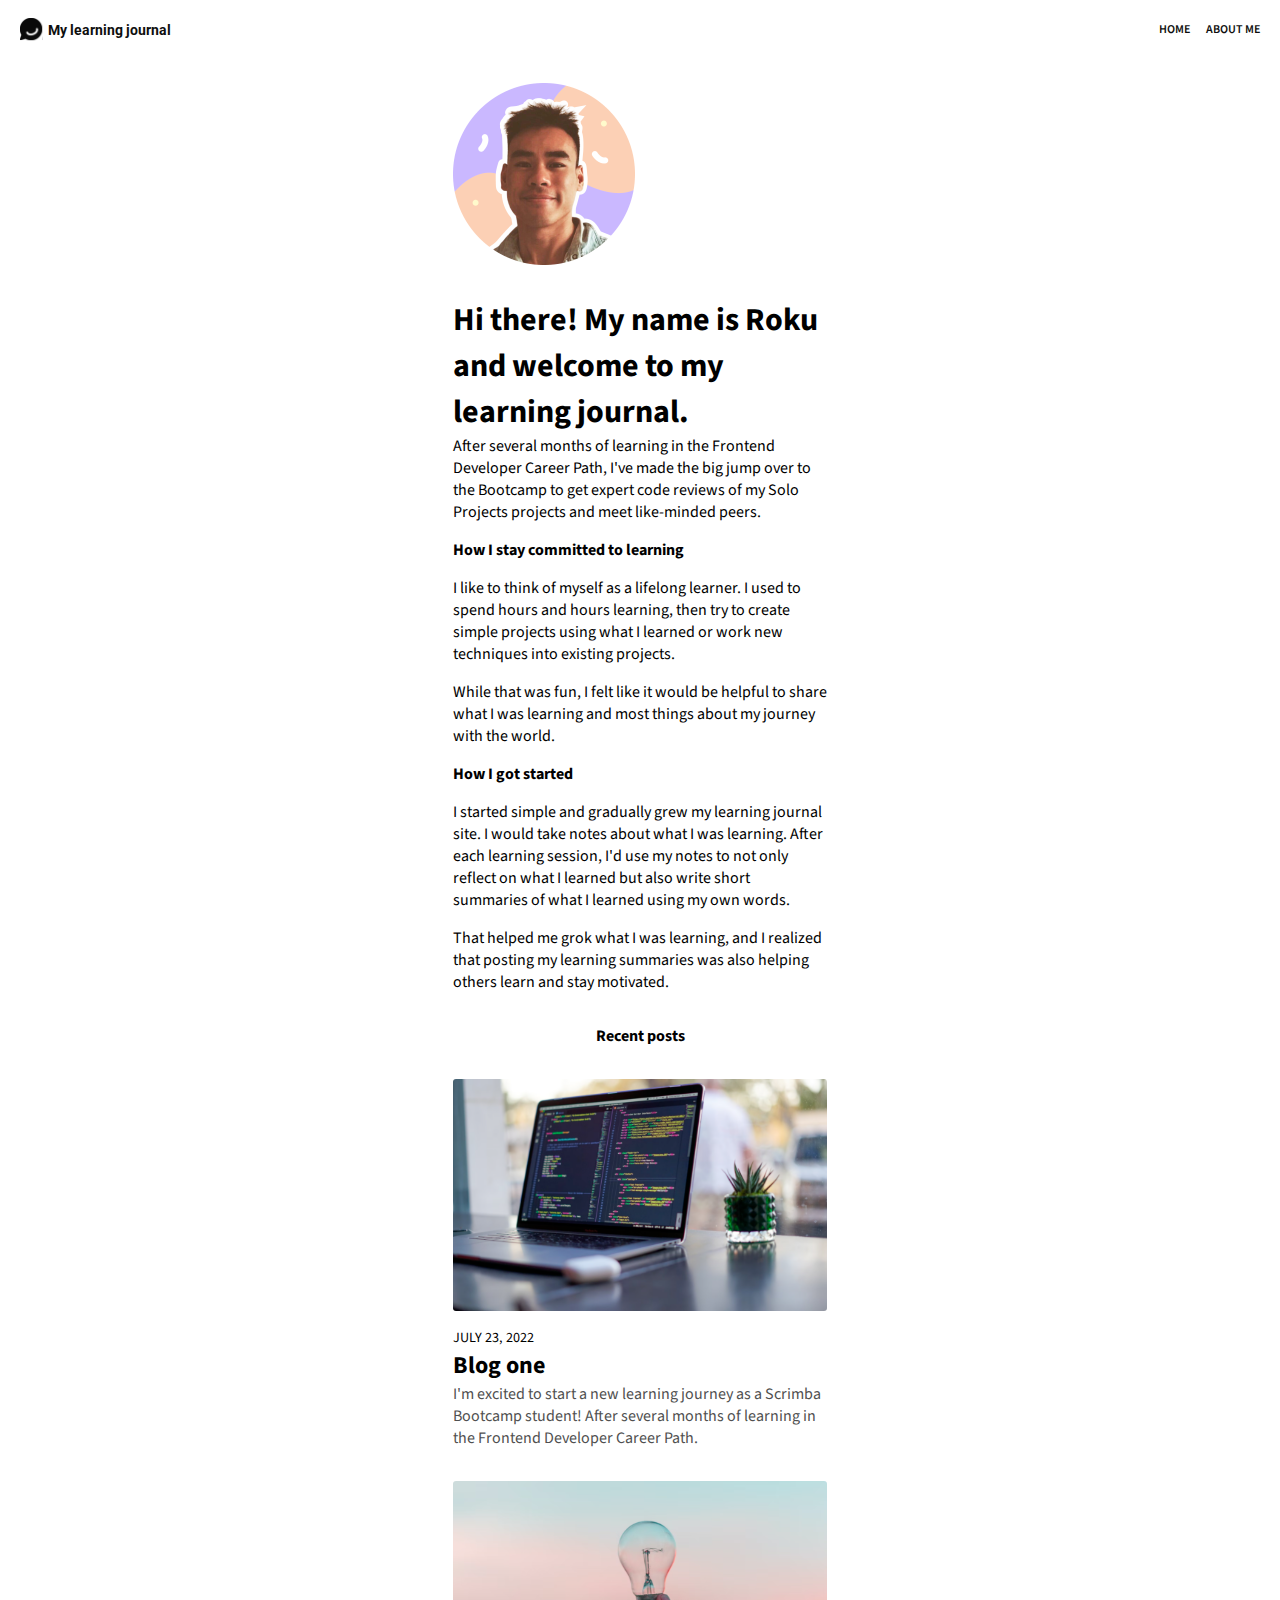
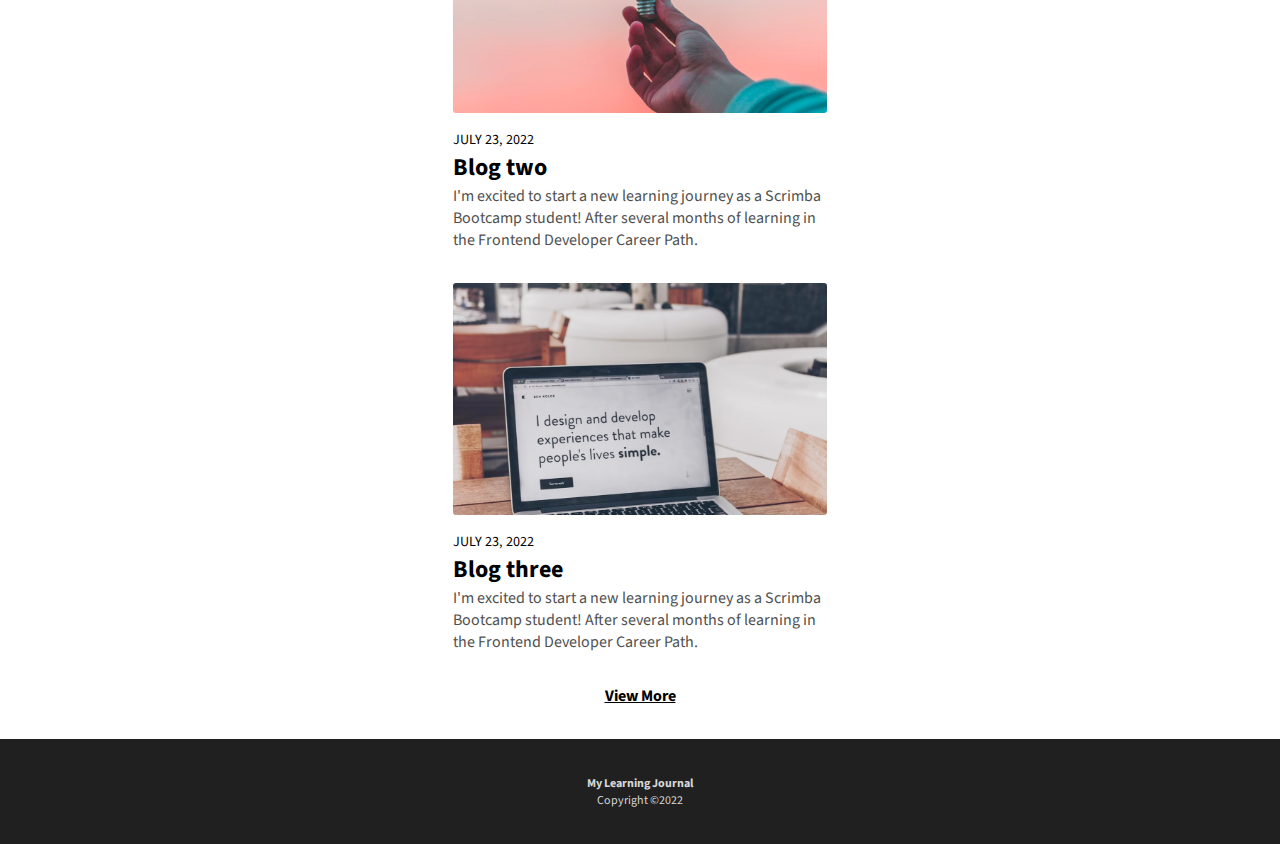
==== aboutme.html @ b9268676 "aboutme page added" ====
<html>
    <head>
        <title>My Learning Journal</title>
        <link rel="stylesheet" href="css/style.css">
        <meta name="viewport" content="width=device-width, initial-scale=1">
        <link rel="preconnect" href="https://fonts.googleapis.com">
        <link rel="preconnect" href="https://fonts.gstatic.com" crossorigin>
        <link href="https://fonts.googleapis.com/css2?family=Roboto:ital,wght@0,100;0,300;0,400;0,500;0,700;0,900;1,100;1,300;1,400;1,500;1,700;1,900&display=swap" rel="stylesheet">
        <link rel="preconnect" href="https://fonts.googleapis.com">
        <link rel="preconnect" href="https://fonts.gstatic.com" crossorigin>
        <link href="https://fonts.googleapis.com/css2?family=Source+Sans+3:ital,wght@0,200..900;1,200..900&display=swap" rel="stylesheet">
    </head>
    <body>
        <header>
            <nav class="nav-bar">
                <div class="logo">
                    <img src="./images/logo.svg" alt="logo of the website">
                    <h1>My learning journal</h1>
                </div>
                <div class="nav-item">
                    <a href="index.html">HOME</a>
                    <a href="aboutme.html">ABOUT ME</a>
                </div>
            </nav>
        </header>
        <main>
            <div class="hero-journal">
                <div class="hero-text journal-page">
                    <img src="images/avatar.svg" class="avatar">
                    <h2>Hi there! My name is Roku and welcome to my learning journal.</h2>
                    <p>After several months of learning in the Frontend Developer Career
                         Path, I've made the big jump over to the Bootcamp to get expert
                          code reviews of my Solo Projects projects and meet like-minded 
                          peers.</p>
                    <h3>How I stay committed to learning</h3>
                    <p>I like to think of myself as a lifelong learner. I used to spend 
                        hours and hours learning, then try to create simple projects using 
                        what I learned or work new techniques into existing projects.</p>
                    <p>While that was fun, I felt like it would be helpful to share what I 
                        was learning and most things about my journey with the world.</p>
                    <h3>How I got started</h3>
                    <p>I started simple and gradually grew my learning journal site. 
                        I would take notes about what I was learning. After each learning
                         session, I'd use my notes to not only reflect on what I learned
                          but also write short summaries of what I learned using my
                           own words.</p>
                    <p>That helped me grok what I was learning, and I realized that 
                        posting my learning summaries was also helping others learn and 
                        stay motivated.</p>
                </div>
                <div class="recent-post">
                    <h3>Recent posts</h3>
                </div>

            </div>
    

            </div>
            <div class="blog">
                <img src="/images/blog1.svg">
                <h2>JULY 23, 2022</h2>
                <h3>Blog one</h3>
                <p>I'm excited to start a new learning journey as a Scrimba Bootcamp student!
                     After several months of learning in the Frontend Developer
                      Career Path.</p>
            </div>
            <div class="blog">
                <img src="/images/blog2.svg">
                <h2>JULY 23, 2022</h2>
                <h3>Blog two</h3>
                <p>I'm excited to start a new learning journey as a Scrimba Bootcamp student!
                     After several months of learning in the Frontend Developer
                      Career Path.</p>
            </div>
            <div class="blog">
                <img src="/images/blog3.svg">
                <h2>JULY 23, 2022</h2>
                <h3>Blog three</h3>
                <p>I'm excited to start a new learning journey as a Scrimba Bootcamp student!
                     After several months of learning in the Frontend Developer
                      Career Path.</p>
            </div>
            <div class="view-more">
                <h3>View More</h3>
            </div>
        </main>
        <footer>
            <div class="footer">
                <h3>My Learning Journal</h3>
                <h4>Copyright ©2022</h4>
            </div>
        </footer>
    </body>
</html>
---- css/style.css ----
html, 
body {
    margin: 0;
    padding: 0;
    font-family: "Source Sans 3", sans-serif;
}
*, *::before, *::after {
    box-sizing: border-box;  
}
.nav-bar{
    display: flex;
    justify-content: space-between;
    margin: 0px 20px;
    height: 59px;
    
}
.nav-item,.logo{
    display: flex;
    flex-direction: row;
    white-space: nowrap;
    align-items: center;
    margin: 0;
}
.logo{
    gap: 0.3em;
}
.logo h1{
    font-family: "Roboto", sans-serif;
    font-size: 13.55px;
    font-weight: 700;
    color: #0E0E0E;
    text-decoration: none;

}
.logo img{
    width: 1.4475em;
}
.nav-item{
    gap: 1em;
}
.nav-item a{
    text-decoration: none;
    font-size: 12px;
    font-weight: 600;
    color: #0E0E0E;

}
.hero-link {
    text-decoration: none; /* Remove underline */
    display: block; /* Ensure it behaves like a block element */
    color: inherit; /* Keep text colors intact */
}
.hero{
    background-image: url(/images/hero-image.svg);
    background-size: cover;
    height: 293px;
    color: #FFFFFF;
 

}
.hero-text{
    

    width: 374px;  
    padding: 4.5em 0 0 1em;
   
}

.hero-text h1{
    margin: 0;
    font-size: 12px;
    font-weight: 400;
}
.hero-text h2{
    margin: 0;
    font-size: 32px;
    font-weight: 700;


}
.hero-text p{
    margin: 0;
    font-size: 16px;
    font-weight: 400;

}
.journal-page{
    padding: 1.5em 0 0 0;
    width: 374px;
    margin: 0 auto;
    box-sizing: border-box;
}
.journal-image{
    width: 374px;
    height: 191px;
    object-fit: cover;
    border-radius: 3px;
    margin: 1em 0 2em;
}
.journal-page h3{
    font-size: 16px;
    font-weight: 700;
    margin-bottom: 1em;
}

.journal-page p{
    margin-bottom: 1em;
}
.avatar{
    width: 182px;
    height: 182px;
    margin-bottom: 2em;


}
.recent-post h3{
    text-align: center;
    font-size: 16px;
    font-weight: 700;
    margin: 2em 0 0em;
}
.blog{
    margin: 2em auto;
    width: 374px;
}
.blog h2,h3,p{
    margin: 0;
}
.blog img{
    margin-bottom: 1em;
}
.blog h2{
    font-size: 14.17px;
    font-weight: 400;
}
.blog h3{
    font-size: 24px;
    font-weight: 700;
}
.blog p{
    font-size: 16px;
    font-weight: 400;
    color: #505050;
    margin-bottom: 1em;

}
.view-more{
    text-align: center;
}
.view-more h3{
    font-size: 16px;
    font-weight: 700;
    text-decoration: underline;
    margin-bottom: 2em;

}
.footer{
    background-color: #202020;
    height: 105px;
    color: #D7D7D7;
    text-align: center;
    display: flex;
    flex-direction: column;
    justify-content: center;
}
.footer h3,h4{
    margin: 0;
}
.footer h3{
    font-size: 12px;
    font-weight: 700;
}
.footer h4{
    font-size: 12px;
    font-weight: 400;
}
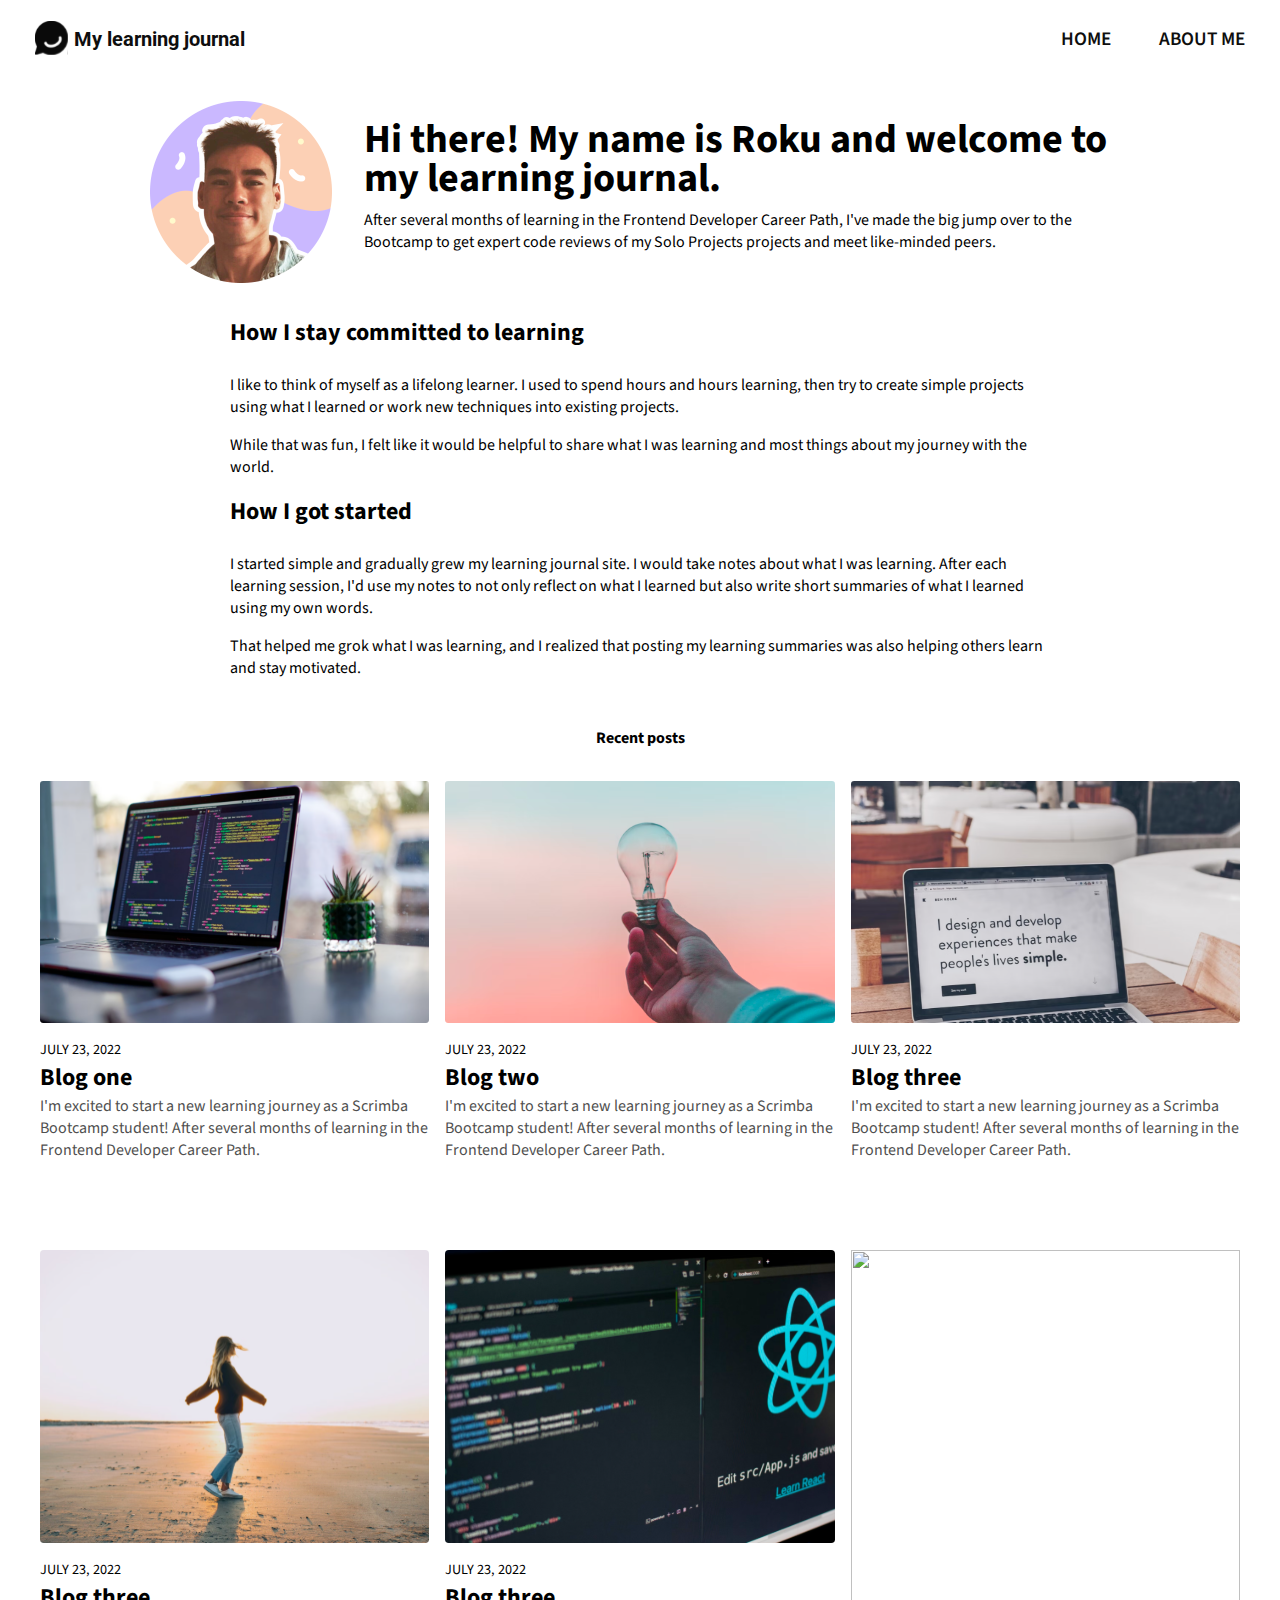
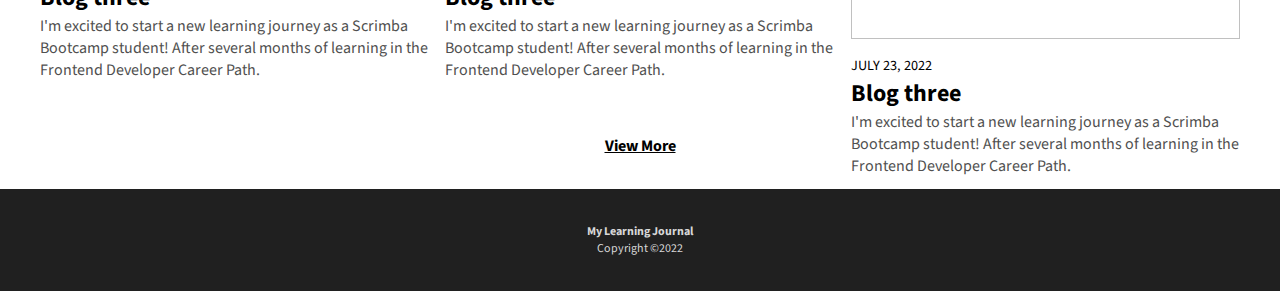
==== commit 2eb7caf3: "responsive desktop" ====
--- a/aboutme.html
+++ b/aboutme.html
@@ -25,13 +25,17 @@
         </header>
         <main>
             <div class="hero-journal">
-                <div class="hero-text journal-page">
-                    <img src="images/avatar.svg" class="avatar">
-                    <h2>Hi there! My name is Roku and welcome to my learning journal.</h2>
-                    <p>After several months of learning in the Frontend Developer Career
-                         Path, I've made the big jump over to the Bootcamp to get expert
-                          code reviews of my Solo Projects projects and meet like-minded 
-                          peers.</p>
+                <div class="hero-text journal-page aboutme">
+                    <div class="aboutme-head">
+                        <img src="images/avatar.svg" class="avatar">
+                        <div>
+                            <h2 class="aboutme-text">Hi there! My name is Roku and welcome to my learning journal.</h2>
+                            <p>After several months of learning in the Frontend Developer Career
+                                Path, I've made the big jump over to the Bootcamp to get expert
+                                code reviews of my Solo Projects projects and meet like-minded 
+                                peers.</p>
+                        </div>
+                    </div>
                     <h3>How I stay committed to learning</h3>
                     <p>I like to think of myself as a lifelong learner. I used to spend 
                         hours and hours learning, then try to create simple projects using 
@@ -56,29 +60,55 @@
     
 
             </div>
-            <div class="blog">
-                <img src="/images/blog1.svg">
-                <h2>JULY 23, 2022</h2>
-                <h3>Blog one</h3>
-                <p>I'm excited to start a new learning journey as a Scrimba Bootcamp student!
-                     After several months of learning in the Frontend Developer
-                      Career Path.</p>
-            </div>
-            <div class="blog">
-                <img src="/images/blog2.svg">
-                <h2>JULY 23, 2022</h2>
-                <h3>Blog two</h3>
-                <p>I'm excited to start a new learning journey as a Scrimba Bootcamp student!
-                     After several months of learning in the Frontend Developer
-                      Career Path.</p>
-            </div>
-            <div class="blog">
-                <img src="/images/blog3.svg">
-                <h2>JULY 23, 2022</h2>
-                <h3>Blog three</h3>
-                <p>I'm excited to start a new learning journey as a Scrimba Bootcamp student!
-                     After several months of learning in the Frontend Developer
-                      Career Path.</p>
+            <div class="blog-container">
+                <div class="blog">
+                    <img src="/images/blog1.svg">
+                    <h2>JULY 23, 2022</h2>
+                    <h3>Blog one</h3>
+                    <p>I'm excited to start a new learning journey as a Scrimba Bootcamp student!
+                        After several months of learning in the Frontend Developer
+                        Career Path.</p>
+                </div>
+                <div class="blog">
+                    <img src="/images/blog2.svg">
+                    <h2>JULY 23, 2022</h2>
+                    <h3>Blog two</h3>
+                    <p>I'm excited to start a new learning journey as a Scrimba Bootcamp student!
+                        After several months of learning in the Frontend Developer
+                        Career Path.</p>
+                </div>
+                <div class="blog">
+                    <img src="/images/blog3.svg">
+                    <h2>JULY 23, 2022</h2>
+                    <h3>Blog three</h3>
+                    <p>I'm excited to start a new learning journey as a Scrimba Bootcamp student!
+                        After several months of learning in the Frontend Developer
+                        Career Path.</p>
+                </div>
+                <div class="blog">
+                    <img src="/images/blog4.svg">
+                    <h2>JULY 23, 2022</h2>
+                    <h3>Blog three</h3>
+                    <p>I'm excited to start a new learning journey as a Scrimba Bootcamp student!
+                        After several months of learning in the Frontend Developer
+                        Career Path.</p>
+                </div>
+                <div class="blog">
+                    <img src="/images/blog5.svg">
+                    <h2>JULY 23, 2022</h2>
+                    <h3>Blog three</h3>
+                    <p>I'm excited to start a new learning journey as a Scrimba Bootcamp student!
+                        After several months of learning in the Frontend Developer
+                        Career Path.</p>
+                </div>
+                <div class="blog">
+                    <img src="/images/blog03.svg">
+                    <h2>JULY 23, 2022</h2>
+                    <h3>Blog three</h3>
+                    <p>I'm excited to start a new learning journey as a Scrimba Bootcamp student!
+                        After several months of learning in the Frontend Developer
+                        Career Path.</p>
+                </div>
             </div>
             <div class="view-more">
                 <h3>View More</h3>
--- a/css/style.css
+++ b/css/style.css
@@ -10,8 +10,8 @@
 .nav-bar{
     display: flex;
     justify-content: space-between;
-    margin: 0px 20px;
-    height: 59px;
+    margin: 0px 1.25em;
+    height: 6.371vh;
     
 }
 .nav-item,.logo{
@@ -26,7 +26,7 @@
 }
 .logo h1{
     font-family: "Roboto", sans-serif;
-    font-size: 13.55px;
+    font-size: 0.85rem;
     font-weight: 700;
     color: #0E0E0E;
     text-decoration: none;
@@ -40,7 +40,7 @@
 }
 .nav-item a{
     text-decoration: none;
-    font-size: 12px;
+    font-size: 0.75rem;
     font-weight: 600;
     color: #0E0E0E;
 
@@ -53,7 +53,7 @@
 .hero{
     background-image: url(/images/hero-image.svg);
     background-size: cover;
-    height: 293px;
+    height: 18.3125em; 
     color: #FFFFFF;
  
 
@@ -61,26 +61,26 @@
 .hero-text{
     
 
-    width: 374px;  
+    width: 23.375em;  
     padding: 4.5em 0 0 1em;
    
 }
 
 .hero-text h1{
     margin: 0;
-    font-size: 12px;
+    font-size: 0.75em;
     font-weight: 400;
 }
 .hero-text h2{
     margin: 0;
-    font-size: 32px;
+    font-size: 2em;
     font-weight: 700;
 
 
 }
 .hero-text p{
     margin: 0;
-    font-size: 16px;
+    font-size: 1em;
     font-weight: 400;
 
 }
@@ -91,14 +91,14 @@
     box-sizing: border-box;
 }
 .journal-image{
-    width: 374px;
-    height: 191px;
+    width: 100%;
+    height: 20.626vh;
     object-fit: cover;
     border-radius: 3px;
     margin: 1em 0 2em;
 }
 .journal-page h3{
-    font-size: 16px;
+    font-size: 1em;
     font-weight: 700;
     margin-bottom: 1em;
 }
@@ -108,17 +108,17 @@
 }
 .avatar{
     width: 182px;
-    height: 182px;
     margin-bottom: 2em;
 
 
 }
 .recent-post h3{
     text-align: center;
-    font-size: 16px;
+    font-size: 1em;
     font-weight: 700;
     margin: 2em 0 0em;
 }
+
 .blog{
     margin: 2em auto;
     width: 374px;
@@ -128,17 +128,18 @@
 }
 .blog img{
     margin-bottom: 1em;
+    width: 100%;
 }
 .blog h2{
-    font-size: 14.17px;
+    font-size: 0.89rem;
     font-weight: 400;
 }
 .blog h3{
-    font-size: 24px;
+    font-size: 1.5em;
     font-weight: 700;
 }
 .blog p{
-    font-size: 16px;
+    font-size: 1em;
     font-weight: 400;
     color: #505050;
     margin-bottom: 1em;
@@ -148,15 +149,16 @@
     text-align: center;
 }
 .view-more h3{
-    font-size: 16px;
+    font-size: 1em;
     font-weight: 700;
     text-decoration: underline;
+    margin-top: 4em;
     margin-bottom: 2em;
 
 }
 .footer{
     background-color: #202020;
-    height: 105px;
+    height: 11.339vh;
     color: #D7D7D7;
     text-align: center;
     display: flex;
@@ -167,10 +169,122 @@
     margin: 0;
 }
 .footer h3{
-    font-size: 12px;
+    font-size: 0.75em;
     font-weight: 700;
 }
 .footer h4{
-    font-size: 12px;
-    font-weight: 400;
+    font-size: 0.75em;
+    font-weight: 400;
+}
+@media(min-width: 768px){
+    .nav-bar{
+        margin: 10px 35px;
+    }
+    .logo h1{
+        font-size: 1.26rem;   
+    }
+    .logo img{
+        width: 2.15em;
+    }
+    .nav-item{
+        gap: 3em;
+    }
+    .nav-item a{
+        font-size: 1.2rem;
+    
+    }
+    .hero{
+        height: 30.5em;
+    }
+    .hero-text{
+    
+
+        width: 49.06em;  
+        padding: 15.5em 0 0 2em;
+       
+    }
+    .hero-text h1{
+        font-size: 1em;
+    }
+    .hero-text h2{
+        font-size: 40px;
+    }
+    .hero-text p{
+        font-size: 1em;
+    }
+    .blog-container{
+        display: grid;
+        /* grid-template-columns: 1fr 1fr 1fr; */
+        grid-template-columns: repeat(auto-fill, minmax(309px, 1fr)); 
+        gap: 1em;
+        margin: 0 2.5em 1em 2.5em;
+        max-width: 1200px;
+        
+    }
+    .blog{
+        margin: 2em auto;
+        width: 100%;
+        height: 389px;
+    }
+    .blog h2,h3,p{
+        margin: 0;
+    }
+    .blog img{
+        margin-bottom: 1em;
+        
+    }
+    .blog h2{
+        font-size: 0.89rem;
+        font-weight: 400;
+    }
+    .blog h3{
+        font-size: 1.5em;
+        font-weight: 700;
+    }
+    .blog p{
+        font-size: 1em;
+        font-weight: 400;
+        color: #505050;
+        margin-bottom: 1em;
+    
+    }
+    .journal-page{
+        padding: 1.5em 0 0 0;
+        width: 75%;
+        max-width: 820px;
+        overflow: visible;
+        
+    }
+    .journal-image{
+        height: 488px;
+        width: 110%;
+        margin-left: -5%;
+    
+    }
+    .journal-page h3{
+        font-size: 24px;
+    }
+    .aboutme{
+        display: flex;
+        flex-direction: column;
+    }
+    .aboutme-head{
+        display: flex;
+        flex-direction: row;
+        gap: 2em;
+        margin: 0 -5em;
+    }
+    .aboutme-text{
+        font-size: 36px;
+        font-weight: 700;
+        line-height: 38.95px;
+        padding-top: 20px;
+        padding-bottom: 10px;
+
+    }
+}
+@media(min-width: 1283px){
+    .blog-container{
+        margin: 0 auto 1em;
+    }
 }